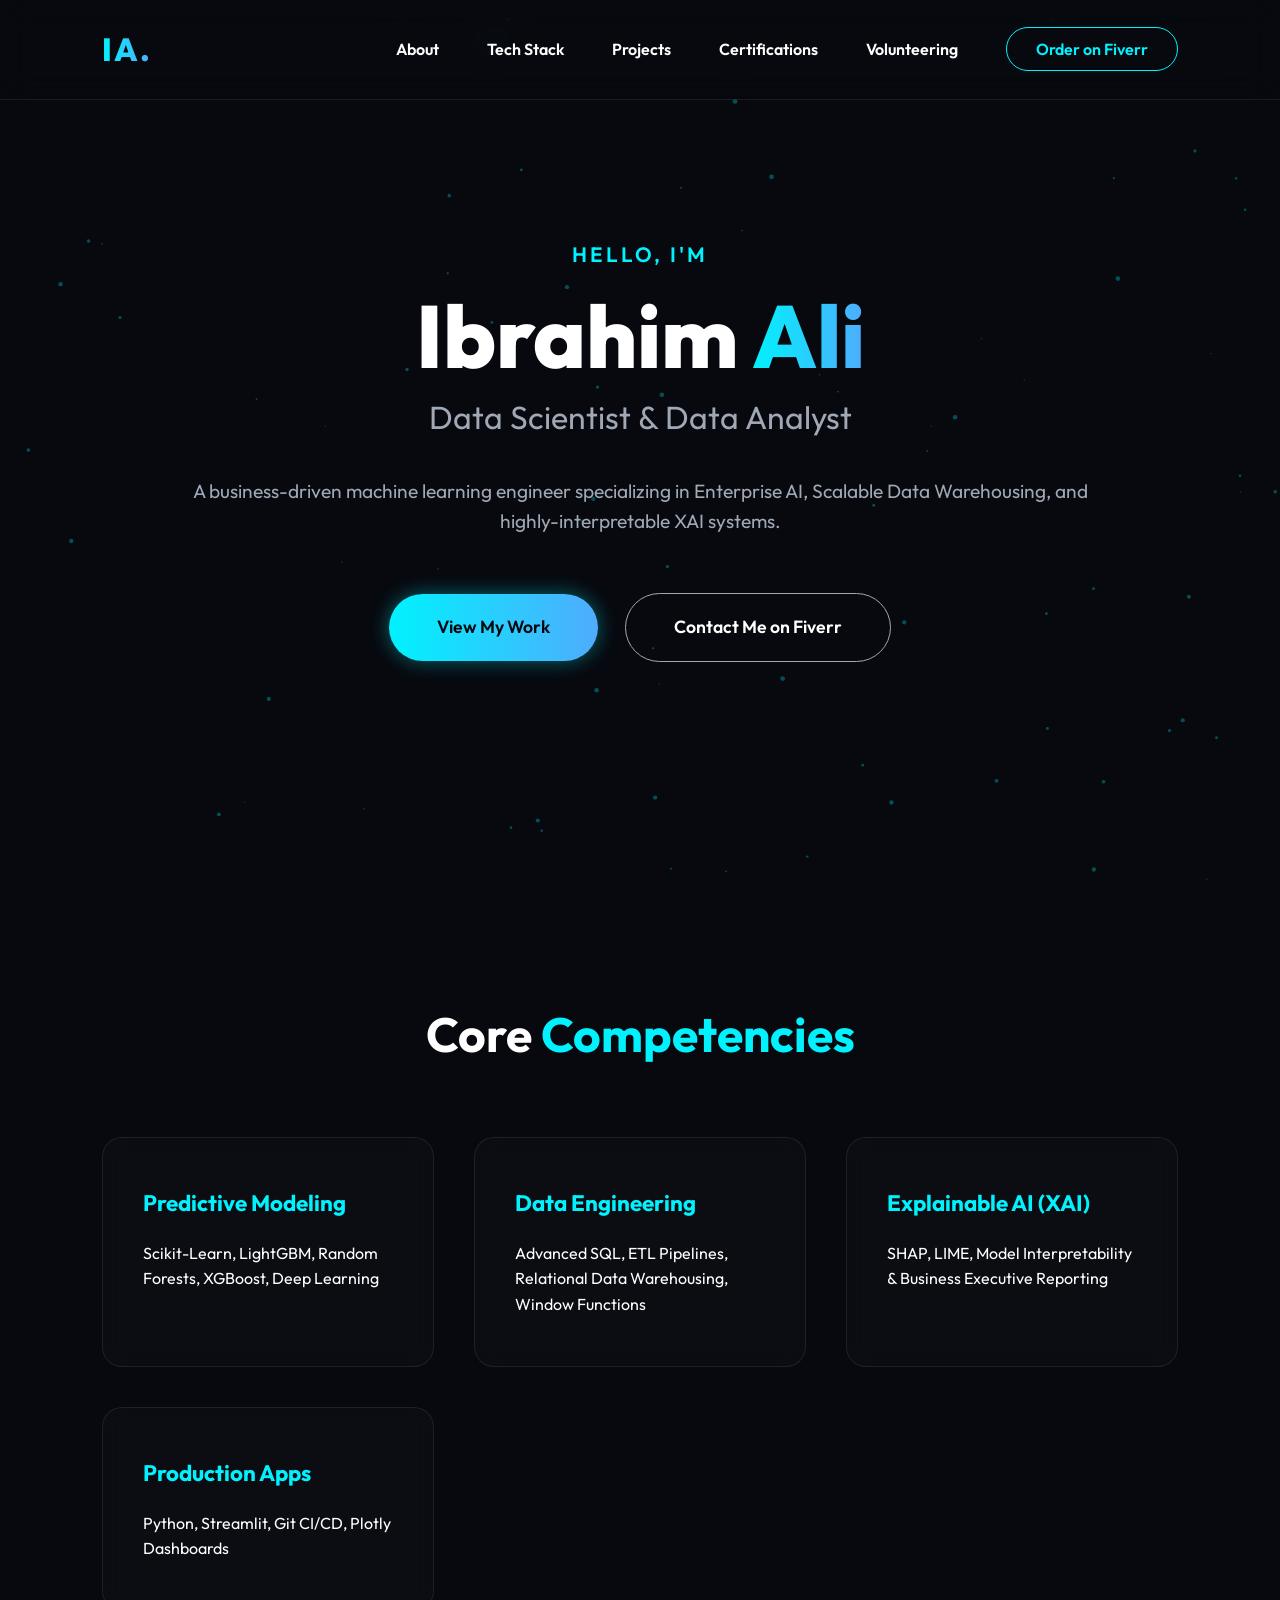
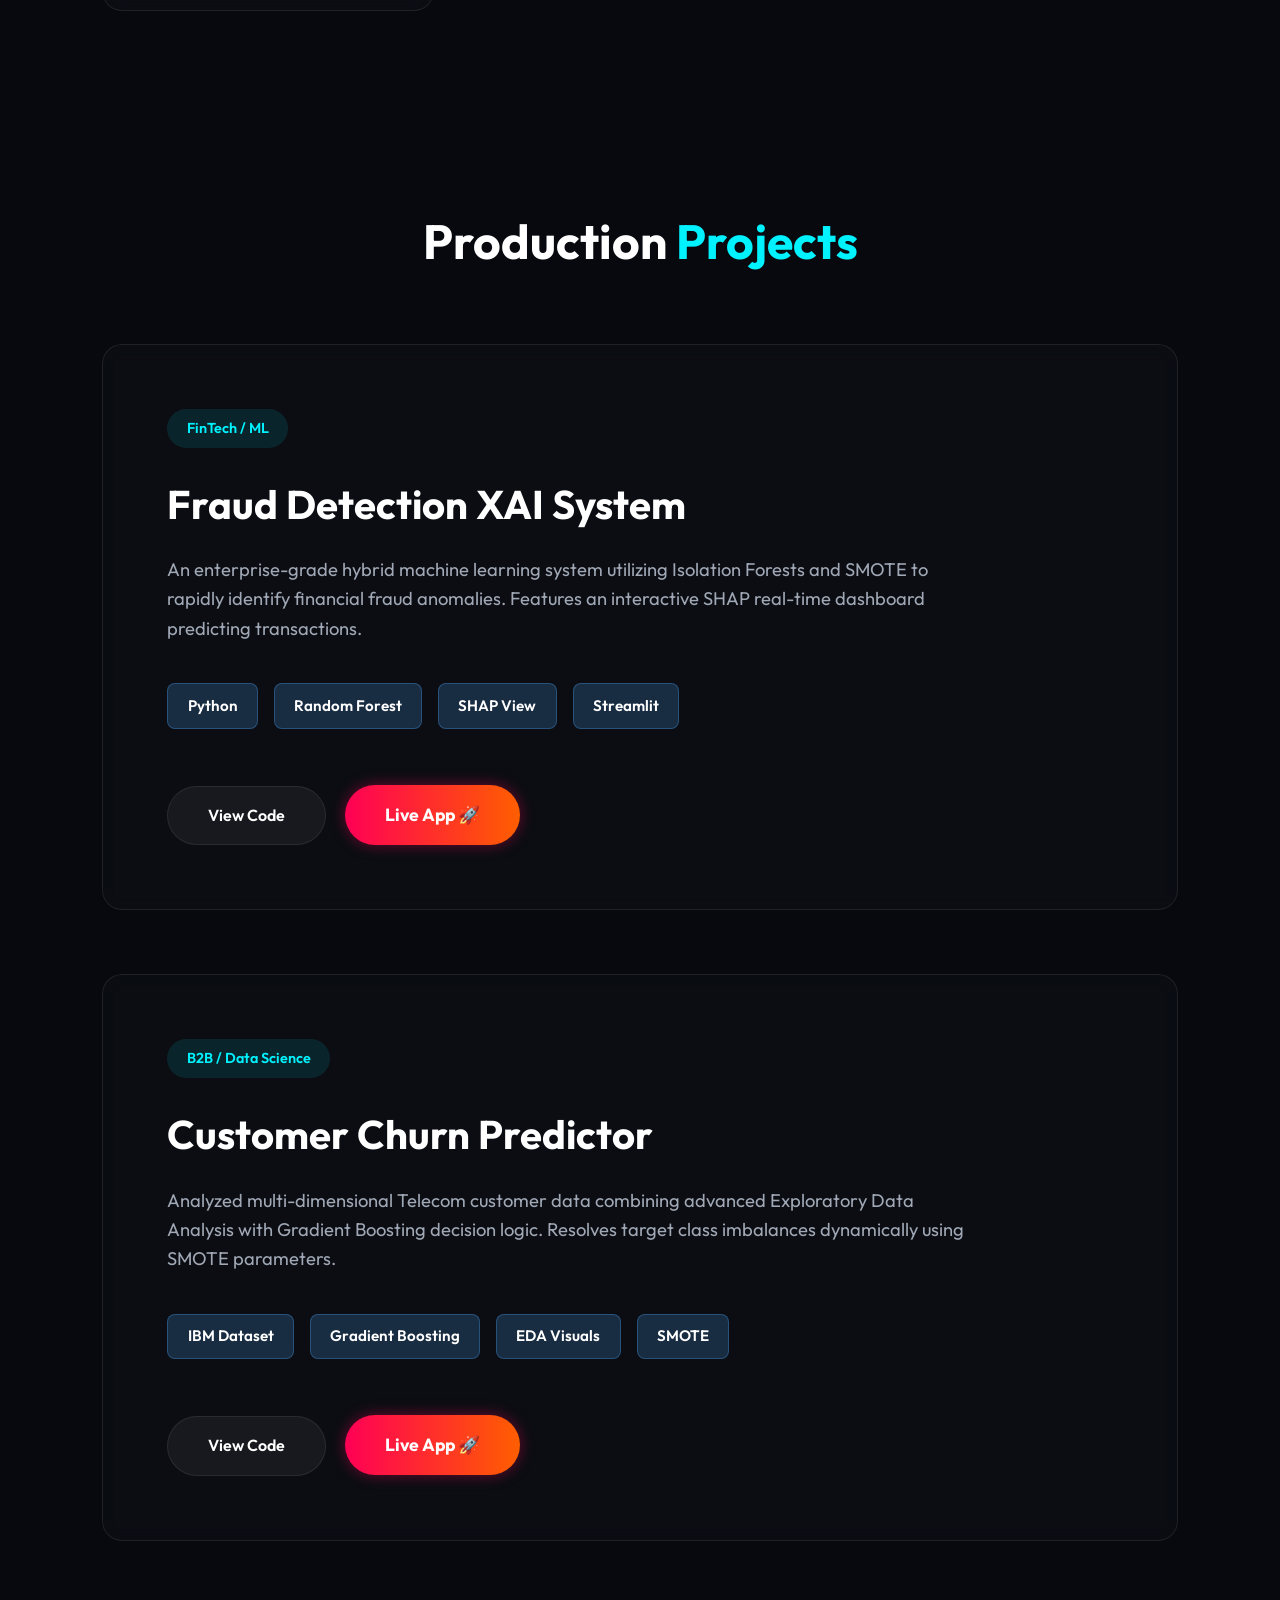
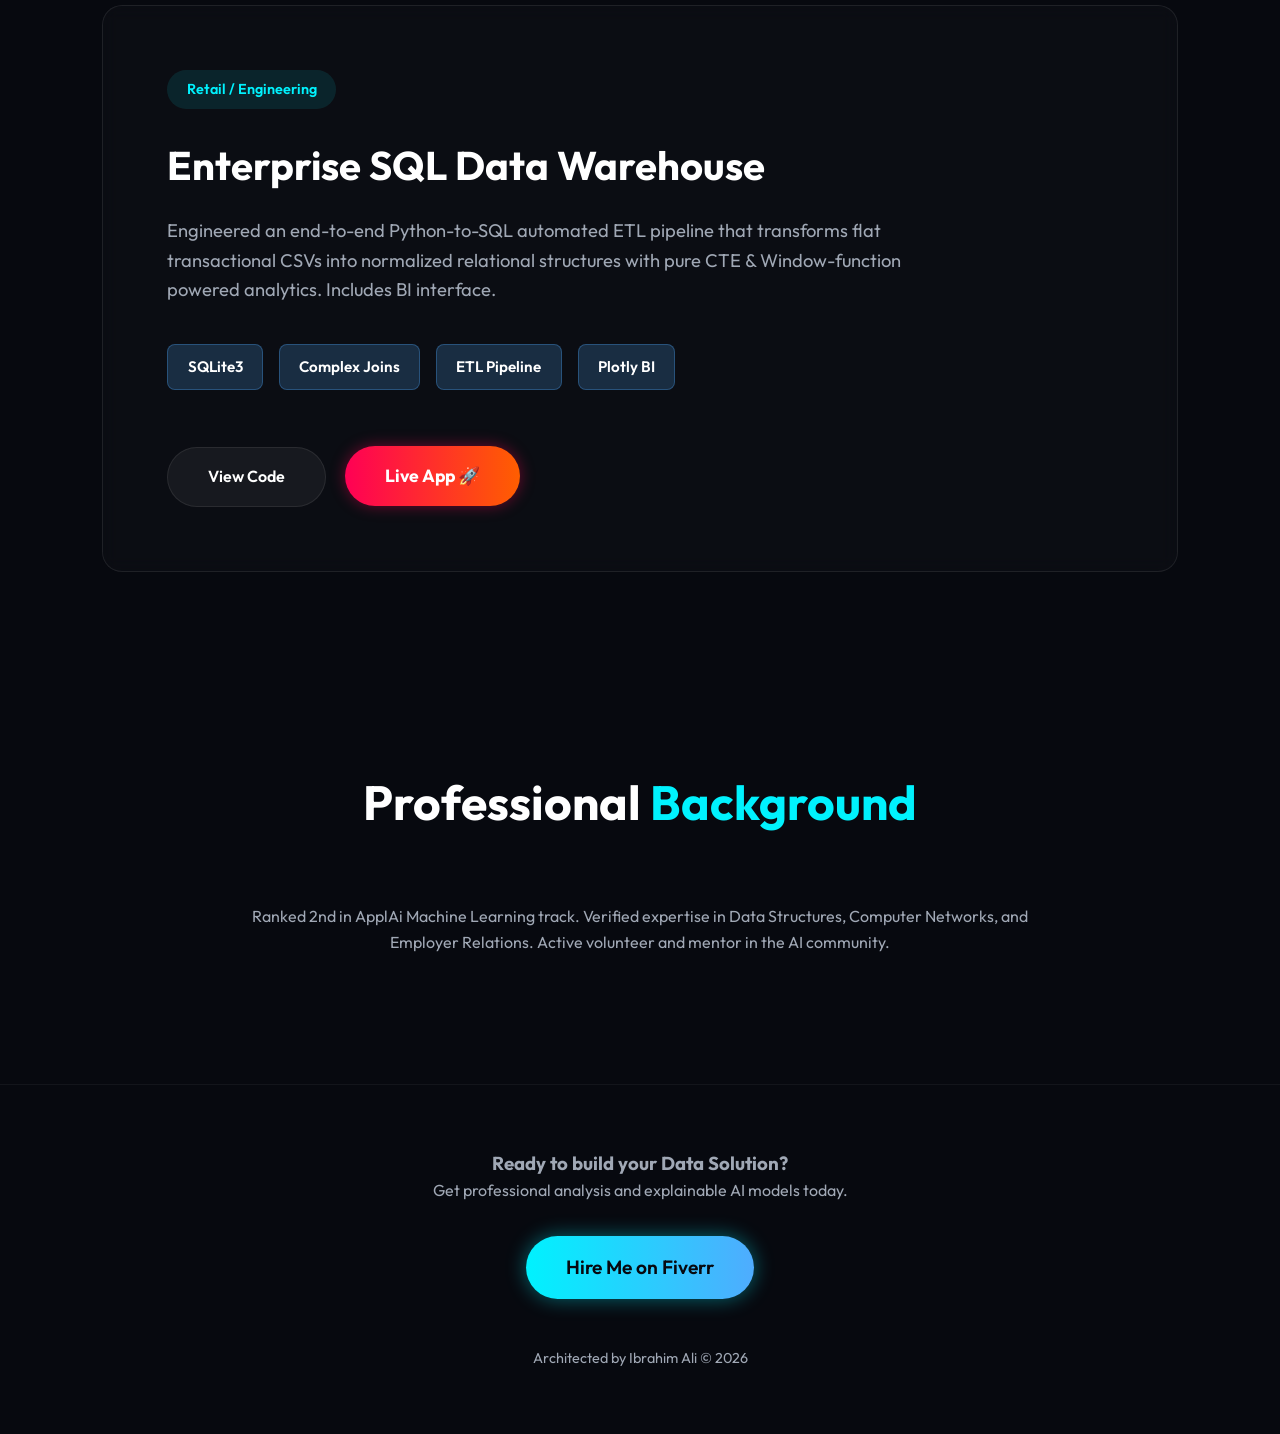
==== fiverr.html @ e5315c39 "Add Fiverr-safe portfolio version" ====
<!DOCTYPE html>
<html lang="en">

<head>
    <meta charset="UTF-8">
    <meta name="viewport" content="width=device-width, initial-scale=1.0">
    <title>Ibrahim Ali | Data Science Portfolio</title>
    <!-- Modern Font: Outfit -->
    <link href="https://fonts.googleapis.com/css2?family=Outfit:wght@300;400;600;800&display=swap" rel="stylesheet">
    <link rel="stylesheet" href="style.css">
</head>

<body>
    <!-- Abstract particles background -->
    <canvas id="particles-bg"></canvas>

    <nav>
        <div class="logo">IA.</div>
        <ul>
            <li><a href="#about">About</a></li>
            <li><a href="#skills">Tech Stack</a></li>
            <li><a href="#projects">Projects</a></li>
            <li><a href="#certifications">Certifications</a></li>
            <li><a href="#volunteering">Volunteering</a></li>
            <li><a href="https://www.fiverr.com/ibrahimali470" class="nav-btn" target="_blank">Order on Fiverr</a></li>
        </ul>
    </nav>

    <header class="hero" id="about">
        <div class="hero-content reveal">
            <p class="subtitle">Hello, I'm</p>
            <h1>Ibrahim <span>Ali</span></h1>
            <h2>Data Scientist & Data Analyst</h2>
            <p class="desc">A business-driven machine learning engineer specializing in Enterprise AI, Scalable Data
                Warehousing, and highly-interpretable XAI systems.</p>
            <div class="hero-buttons">
                <a href="#projects" class="btn primary">View My Work</a>
                <a href="https://www.fiverr.com/ibrahimali470" class="btn secondary" target="_blank">Contact Me on Fiverr</a>
            </div>
        </div>
    </header>

    <section id="skills" class="skills-section">
        <div class="container reveal">
            <h3 class="section-title">Core <span class="highlight">Competencies</span></h3>
            <div class="skills-grid">
                <div class="skill-card">
                    <h4>Predictive Modeling</h4>
                    <p>Scikit-Learn, LightGBM, Random Forests, XGBoost, Deep Learning</p>
                </div>
                <div class="skill-card">
                    <h4>Data Engineering</h4>
                    <p>Advanced SQL, ETL Pipelines, Relational Data Warehousing, Window Functions</p>
                </div>
                <div class="skill-card">
                    <h4>Explainable AI (XAI)</h4>
                    <p>SHAP, LIME, Model Interpretability & Business Executive Reporting</p>
                </div>
                <div class="skill-card">
                    <h4>Production Apps</h4>
                    <p>Python, Streamlit, Git CI/CD, Plotly Dashboards</p>
                </div>
            </div>
        </div>
    </section>

    <section id="projects" class="projects-section">
        <div class="container">
            <h3 class="section-title">Production <span class="highlight">Projects</span></h3>

            <div class="project-grid">

                <!-- Project 1 -->
                <div class="project-card reveal">
                    <div class="project-info">
                        <span class="badge">FinTech / ML</span>
                        <h2>Fraud Detection XAI System</h2>
                        <p>An enterprise-grade hybrid machine learning system utilizing Isolation Forests and SMOTE to
                            rapidly identify financial fraud anomalies. Features an interactive SHAP real-time dashboard
                            predicting transactions.</p>
                        <ul class="tech-tags">
                            <li>Python</li>
                            <li>Random Forest</li>
                            <li>SHAP View</li>
                            <li>Streamlit</li>
                        </ul>
                        <div class="project-links">
                            <a href="https://github.com/Ibrahimali22/Fraud-Detection-ML-System" target="_blank"
                                class="btn github-btn">View Code</a>
                            <a href="https://fraud-detection-ml-system-ibrahimali22.streamlit.app/" class="btn primary-btn" target="_blank">Live App 🚀</a>
                        </div>
                    </div>
                </div>

                <!-- Project 2 -->
                <div class="project-card reveal">
                    <div class="project-info">
                        <span class="badge">B2B / Data Science</span>
                        <h2>Customer Churn Predictor</h2>
                        <p>Analyzed multi-dimensional Telecom customer data combining advanced Exploratory Data Analysis
                            with Gradient Boosting decision logic. Resolves target class imbalances dynamically using
                            SMOTE parameters.</p>
                        <ul class="tech-tags">
                            <li>IBM Dataset</li>
                            <li>Gradient Boosting</li>
                            <li>EDA Visuals</li>
                            <li>SMOTE</li>
                        </ul>
                        <div class="project-links">
                            <a href="https://github.com/Ibrahimali22/Customer-Churn-XAI-App" target="_blank"
                                class="btn github-btn">View Code</a>
                            <a href="https://customer-churn-xai-app-ibrahimali22.streamlit.app/" class="btn primary-btn" target="_blank">Live App 🚀</a>
                        </div>
                    </div>
                </div>

                <!-- Project 3 -->
                <div class="project-card reveal">
                    <div class="project-info">
                        <span class="badge">Retail / Engineering</span>
                        <h2>Enterprise SQL Data Warehouse</h2>
                        <p>Engineered an end-to-end Python-to-SQL automated ETL pipeline that transforms flat
                            transactional CSVs into normalized relational structures with pure CTE & Window-function
                            powered analytics. Includes BI interface.</p>
                        <ul class="tech-tags">
                            <li>SQLite3</li>
                            <li>Complex Joins</li>
                            <li>ETL Pipeline</li>
                            <li>Plotly BI</li>
                        </ul>
                        <div class="project-links">
                            <a href="https://github.com/Ibrahimali22/DataWarehouse-SQL-ETL" target="_blank"
                                class="btn github-btn">View Code</a>
                            <a href="https://datawarehouse-sql-etl-ibrahimali22.streamlit.app/" class="btn primary-btn" target="_blank">Live App 🚀</a>
                        </div>
                    </div>
                </div>

            </div>
        </div>
    </section>

    <!-- Certifications & Volunteering summary for Fiverr -->
    <section class="skills-section">
        <div class="container reveal">
            <h3 class="section-title">Professional <span class="highlight">Background</span></h3>
            <p style="text-align: center; color: var(--text-muted); max-width: 800px; margin: 0 auto 2rem;">
                Ranked 2nd in ApplAi Machine Learning track. Verified expertise in Data Structures, Computer Networks, and Employer Relations. 
                Active volunteer and mentor in the AI community.
            </p>
        </div>
    </section>

    <footer style="text-align: center; padding: 4rem 2rem; border-top: 1px solid rgba(255,255,255,0.05);">
        <h3>Ready to build your Data Solution?</h3>
        <p style="margin-bottom: 2rem;">Get professional analysis and explainable AI models today.</p>
        <a href="https://www.fiverr.com/ibrahimali470" class="btn primary" style="font-size: 1.2rem; padding: 1rem 2.5rem;">Hire Me on Fiverr</a>
        <p style="margin-top: 3rem; color: var(--text-muted); font-size: 0.9rem;">Architected by Ibrahim Ali &copy; 2026</p>
    </footer>

    <!-- Image Modal for Certificates -->
    <div id="certModal" class="modal">
        <span class="modal-close" onclick="closeModal()">&times;</span>
        <img class="modal-content" id="certImage">
    </div>

    <script src="script.js"></script>
</body>

</html>
---- style.css ----
:root {
    --bg-dark: #07090f;
    --primary-neon: #00f2fe;
    --primary-alt: #4facfe;
    --text-main: #ffffff;
    --text-muted: #a0a8b5;
    --card-bg: rgba(255, 255, 255, 0.02);
    --card-border: rgba(255, 255, 255, 0.08);
}

* {
    margin: 0;
    padding: 0;
    box-sizing: border-box;
    font-family: 'Outfit', sans-serif;
}

body {
    background-color: var(--bg-dark);
    color: var(--text-main);
    overflow-x: hidden;
    line-height: 1.6;
}

#particles-bg {
    position: fixed;
    top: 0;
    left: 0;
    width: 100%;
    height: 100%;
    z-index: -1;
    pointer-events: none;
}

/* Navbar */
nav {
    display: flex;
    justify-content: space-between;
    align-items: center;
    padding: 1.5rem 8%;
    position: fixed;
    width: 100%;
    top: 0;
    z-index: 100;
    backdrop-filter: blur(15px);
    border-bottom: 1px solid var(--card-border);
}

.logo {
    font-weight: 800;
    font-size: 2rem;
    letter-spacing: 2px;
    background: linear-gradient(90deg, var(--primary-neon), var(--primary-alt));
    -webkit-background-clip: text;
    background-clip: text;
    -webkit-text-fill-color: transparent;
}

nav ul {
    display: flex;
    gap: 3rem;
    list-style: none;
    align-items: center;
}

nav a {
    color: var(--text-main);
    text-decoration: none;
    font-size: 1rem;
    font-weight: 600;
    transition: 0.3s;
}

nav a:hover {
    color: var(--primary-neon);
}

.nav-btn {
    padding: 0.7rem 1.8rem;
    background: transparent;
    border: 1px solid var(--primary-neon);
    border-radius: 30px;
    color: var(--primary-neon);
}

.nav-btn:hover {
    background: var(--primary-neon);
    color: var(--bg-dark);
    box-shadow: 0 0 20px rgba(0, 242, 254, 0.5);
}

/* Sections */
.container {
    padding: 6rem 8%;
    max-width: 1400px;
    margin: auto;
}

.section-title {
    font-size: 3rem;
    margin-bottom: 4rem;
    text-align: center;
}

.highlight {
    color: var(--primary-neon);
}

/* Hero */
.hero {
    height: 100vh;
    display: flex;
    align-items: center;
    justify-content: center;
    padding: 0 8%;
}

.hero-content {
    text-align: center;
    max-width: 900px;
}

.subtitle {
    font-size: 1.3rem;
    color: var(--primary-neon);
    margin-bottom: 1rem;
    font-weight: 600;
    letter-spacing: 3px;
    text-transform: uppercase;
}

.hero h1 {
    font-size: 5.5rem;
    font-weight: 800;
    line-height: 1.1;
    margin-bottom: 0.5rem;
}

.hero h1 span {
    background: linear-gradient(90deg, var(--primary-neon), var(--primary-alt));
    -webkit-background-clip: text;
    background-clip: text;
    -webkit-text-fill-color: transparent;
}

.hero h2 {
    font-size: 2rem;
    color: var(--text-muted);
    font-weight: 400;
    margin-bottom: 2rem;
}

.hero .desc {
    color: var(--text-muted);
    font-size: 1.2rem;
    margin-bottom: 3.5rem;
}

.btn {
    padding: 1.2rem 3rem;
    border-radius: 50px;
    text-decoration: none;
    font-weight: 600;
    font-size: 1.1rem;
    display: inline-block;
    transition: 0.3s;
}

.btn.primary {
    background: linear-gradient(90deg, var(--primary-neon), var(--primary-alt));
    color: var(--bg-dark);
    box-shadow: 0 0 20px rgba(0, 242, 254, 0.4);
}

.btn.primary:hover {
    transform: translateY(-4px);
    box-shadow: 0 0 35px rgba(0, 242, 254, 0.7);
}

.btn.secondary {
    border: 1px solid var(--text-muted);
    color: var(--text-main);
    margin-left: 1.5rem;
}

.btn.secondary:hover {
    border-color: var(--text-main);
    transform: translateY(-4px);
}

.primary-btn {
    background: linear-gradient(90deg, #ff0055, #ff5e00); /* Special Gradient for Showcase */
    color: white !important;
    padding: 1rem 2.5rem;
    border-radius: 50px;
    text-decoration: none;
    font-weight: 700;
    display: inline-block;
    transition: 0.3s;
    box-shadow: 0 0 15px rgba(255, 0, 85, 0.4);
    border: none;
    margin-left: 1rem;
    cursor: pointer;
}

.primary-btn:hover {
    transform: translateY(-3px) scale(1.05);
    box-shadow: 0 0 30px rgba(255, 0, 85, 0.7);
}

.highlight-link {
    color: var(--primary-neon) !important;
    border: 1px solid var(--primary-neon);
    padding: 0.5rem 1rem;
    border-radius: 20px;
    box-shadow: 0 0 10px rgba(0, 242, 254, 0.2);
}

.highlight-link:hover {
    background: var(--primary-neon);
    color: var(--bg-dark) !important;
}

/* Skills */
.skills-grid {
    display: grid;
    grid-template-columns: repeat(auto-fit, minmax(280px, 1fr));
    gap: 2.5rem;
}

.skill-card {
    background: var(--card-bg);
    border: 1px solid var(--card-border);
    backdrop-filter: blur(10px);
    padding: 3rem 2.5rem;
    border-radius: 20px;
    transition: 0.4s;
}

.skill-card:hover {
    transform: translateY(-10px);
    border-color: var(--primary-neon);
    box-shadow: 0 10px 40px rgba(0, 242, 254, 0.15);
}

.skill-card h4 {
    font-size: 1.4rem;
    margin-bottom: 1.2rem;
    color: var(--primary-neon);
}

/* Certifications & Volunteering */
.certifications-grid, .volunteering-grid {
    display: grid;
    grid-template-columns: repeat(auto-fit, minmax(320px, 1fr));
    gap: 2rem;
}

.cert-card, .volunteer-card {
    background: var(--card-bg);
    border: 1px solid var(--card-border);
    padding: 2.5rem;
    border-radius: 20px;
    display: flex;
    gap: 1.5rem;
    align-items: flex-start;
    transition: all 0.4s cubic-bezier(0.175, 0.885, 0.32, 1.275);
    backdrop-filter: blur(10px);
}

.cert-card:hover, .volunteer-card:hover {
    transform: translateY(-8px) scale(1.02);
    border-color: var(--primary-neon);
    background: rgba(255, 255, 255, 0.05);
    box-shadow: 0 15px 35px rgba(0, 242, 254, 0.1);
}

.cert-icon, .volunteer-icon {
    font-size: 2.5rem;
    background: rgba(0, 242, 254, 0.1);
    width: 60px;
    height: 60px;
    display: flex;
    align-items: center;
    justify-content: center;
    border-radius: 15px;
    flex-shrink: 0;
}

.cert-content, .volunteer-content {
    flex-grow: 1;
}

.cert-date, .volunteer-date {
    font-size: 0.85rem;
    color: var(--primary-neon);
    font-weight: 600;
    text-transform: uppercase;
    letter-spacing: 1px;
    display: block;
    margin-bottom: 0.5rem;
}

.cert-card h4, .volunteer-card h4 {
    font-size: 1.2rem;
    margin-bottom: 0.5rem;
    line-height: 1.3;
}

.cert-issuer, .volunteer-issuer {
    color: var(--text-muted);
    font-size: 1rem;
    margin-bottom: 1.5rem;
}

.cert-link {
    color: var(--primary-neon);
    text-decoration: none;
    font-weight: 600;
    font-size: 0.9rem;
    transition: 0.3s;
    display: inline-block;
}

.cert-link:hover {
    letter-spacing: 1px;
    text-shadow: 0 0 8px var(--primary-neon);
}

/* Projects */
.project-grid {
    display: flex;
    flex-direction: column;
    gap: 4rem;
}

.project-card {
    background: var(--card-bg);
    border: 1px solid var(--card-border);
    padding: 4rem;
    border-radius: 20px;
    position: relative;
    overflow: hidden;
    transition: 0.4s;
    backdrop-filter: blur(8px);
}

.project-card:before {
    content: '';
    position: absolute;
    top: 0;
    left: 0;
    width: 6px;
    height: 100%;
    background: linear-gradient(to bottom, var(--primary-neon), var(--primary-alt));
    opacity: 0;
    transition: 0.4s;
}

.project-card:hover {
    background: rgba(255, 255, 255, 0.04);
}

.project-card:hover:before {
    opacity: 1;
}

.project-info .badge {
    display: inline-block;
    padding: 0.5rem 1.2rem;
    background: rgba(0, 242, 254, 0.1);
    color: var(--primary-neon);
    border-radius: 30px;
    font-size: 0.9rem;
    font-weight: 600;
    margin-bottom: 1.5rem;
}

.project-info h2 {
    font-size: 2.5rem;
    margin-bottom: 1.2rem;
}

.project-info p {
    color: var(--text-muted);
    font-size: 1.15rem;
    margin-bottom: 2.5rem;
    max-width: 85%;
}

.tech-tags {
    list-style: none;
    display: flex;
    flex-wrap: wrap;
    gap: 1rem;
    margin-bottom: 3.5rem;
}

.tech-tags li {
    font-size: 0.95rem;
    color: #fff;
    font-weight: 600;
    background: rgba(79, 172, 254, 0.2);
    padding: 0.6rem 1.2rem;
    border-radius: 8px;
    border: 1px solid rgba(79, 172, 254, 0.3);
}

.github-btn {
    border: 1px solid var(--card-border);
    color: var(--text-main);
    background: rgba(255, 255, 255, 0.05);
    font-size: 1rem;
    padding: 1rem 2.5rem;
}

.github-btn:hover {
    background: var(--text-main);
    color: var(--bg-dark);
    border-color: var(--text-main);
    transform: translateY(-3px);
}

/* Animations */
.reveal {
    opacity: 0;
    transform: translateY(50px);
    transition: 1s all cubic-bezier(0.16, 1, 0.3, 1);
}

.reveal.active {
    opacity: 1;
    transform: translateY(0);
}

footer {
    text-align: center;
    padding: 3rem 0;
    border-top: 1px solid var(--card-border);
    color: var(--text-muted);
}

/* Contact Section */
.contact-grid {
    display: grid;
    grid-template-columns: repeat(auto-fit, minmax(250px, 1fr));
    gap: 2rem;
}

.contact-card {
    background: var(--card-bg);
    border: 1px solid var(--card-border);
    padding: 2.5rem;
    border-radius: 15px;
    text-align: center;
    transition: 0.3s;
}

.contact-card h4 {
    color: var(--primary-neon);
    margin-bottom: 1rem;
}

.contact-card a {
    color: var(--text-main);
    text-decoration: none;
    font-weight: 600;
}

.social-links {
    display: flex;
    justify-content: center;
    gap: 1rem;
}

.social-links a {
    padding: 0.4rem 1rem;
    background: rgba(255, 255, 255, 0.05);
    border-radius: 5px;
}

/* Responsive Core */
@media (max-width: 992px) {
    .hero h1 { font-size: 4rem; }
}

@media (max-width: 768px) {
    nav { 
        padding: 0.5rem 5%; 
        flex-direction: column;
        gap: 0.2rem;
    }
    nav ul { 
        display: flex; 
        gap: 0.8rem; 
        font-size: 0.8rem;
        flex-wrap: wrap;
        justify-content: center;
    }
    nav a { font-size: 0.8rem; }
    .nav-btn { padding: 0.3rem 0.8rem; }
    .hero { 
        padding-top: 220px; /* Strong offset to clear the dual-row nav */
        height: auto; 
        min-height: 100vh;
    }
    .hero h1 { font-size: 2.8rem; }
    .hero h2 { font-size: 1.3rem; }
    .project-card { padding: 1.5rem; }
    .project-info h2 { font-size: 1.6rem; }
    .btn { padding: 0.9rem 1.8rem; font-size: 1rem; }
    .btn.secondary { margin-left: 0; margin-top: 1rem; width: 100%; }
    .hero-buttons { display: flex; flex-direction: column; }
}

/* Modal Styles */
.modal {
    display: none; 
    position: fixed; 
    z-index: 1000; 
    left: 0;
    top: 0;
    width: 100%; 
    height: 100%; 
    overflow: auto; 
    background-color: rgba(0,0,0,0.85); 
    backdrop-filter: blur(8px);
}

.modal-content {
    margin: auto;
    display: block;
    width: 80%;
    max-width: 900px;
    margin-top: 5vh;
    border-radius: 10px;
    box-shadow: 0 0 30px rgba(0, 242, 254, 0.4);
    animation: zoomIn 0.3s ease;
    border: 1px solid var(--primary-neon);
}

@keyframes zoomIn {
    from {transform: scale(0.8); opacity: 0;}
    to {transform: scale(1); opacity: 1;}
}

.modal-close {
    position: absolute;
    top: 30px;
    right: 40px;
    color: #f1f1f1;
    font-size: 40px;
    font-weight: bold;
    transition: 0.3s;
    cursor: pointer;
    background: rgba(0,0,0,0.5);
    width: 50px;
    height: 50px;
    display: flex;
    align-items: center;
    justify-content: center;
    border-radius: 50%;
}

.modal-close:hover,
.modal-close:focus {
    color: var(--primary-neon);
    background: rgba(255,255,255,0.1);
    text-decoration: none;
}

@media only screen and (max-width: 768px){
  .modal-content {
    width: 95%;
    margin-top: 15vh;
  }
  .modal-close {
    top: 15px;
    right: 20px;
  }
}
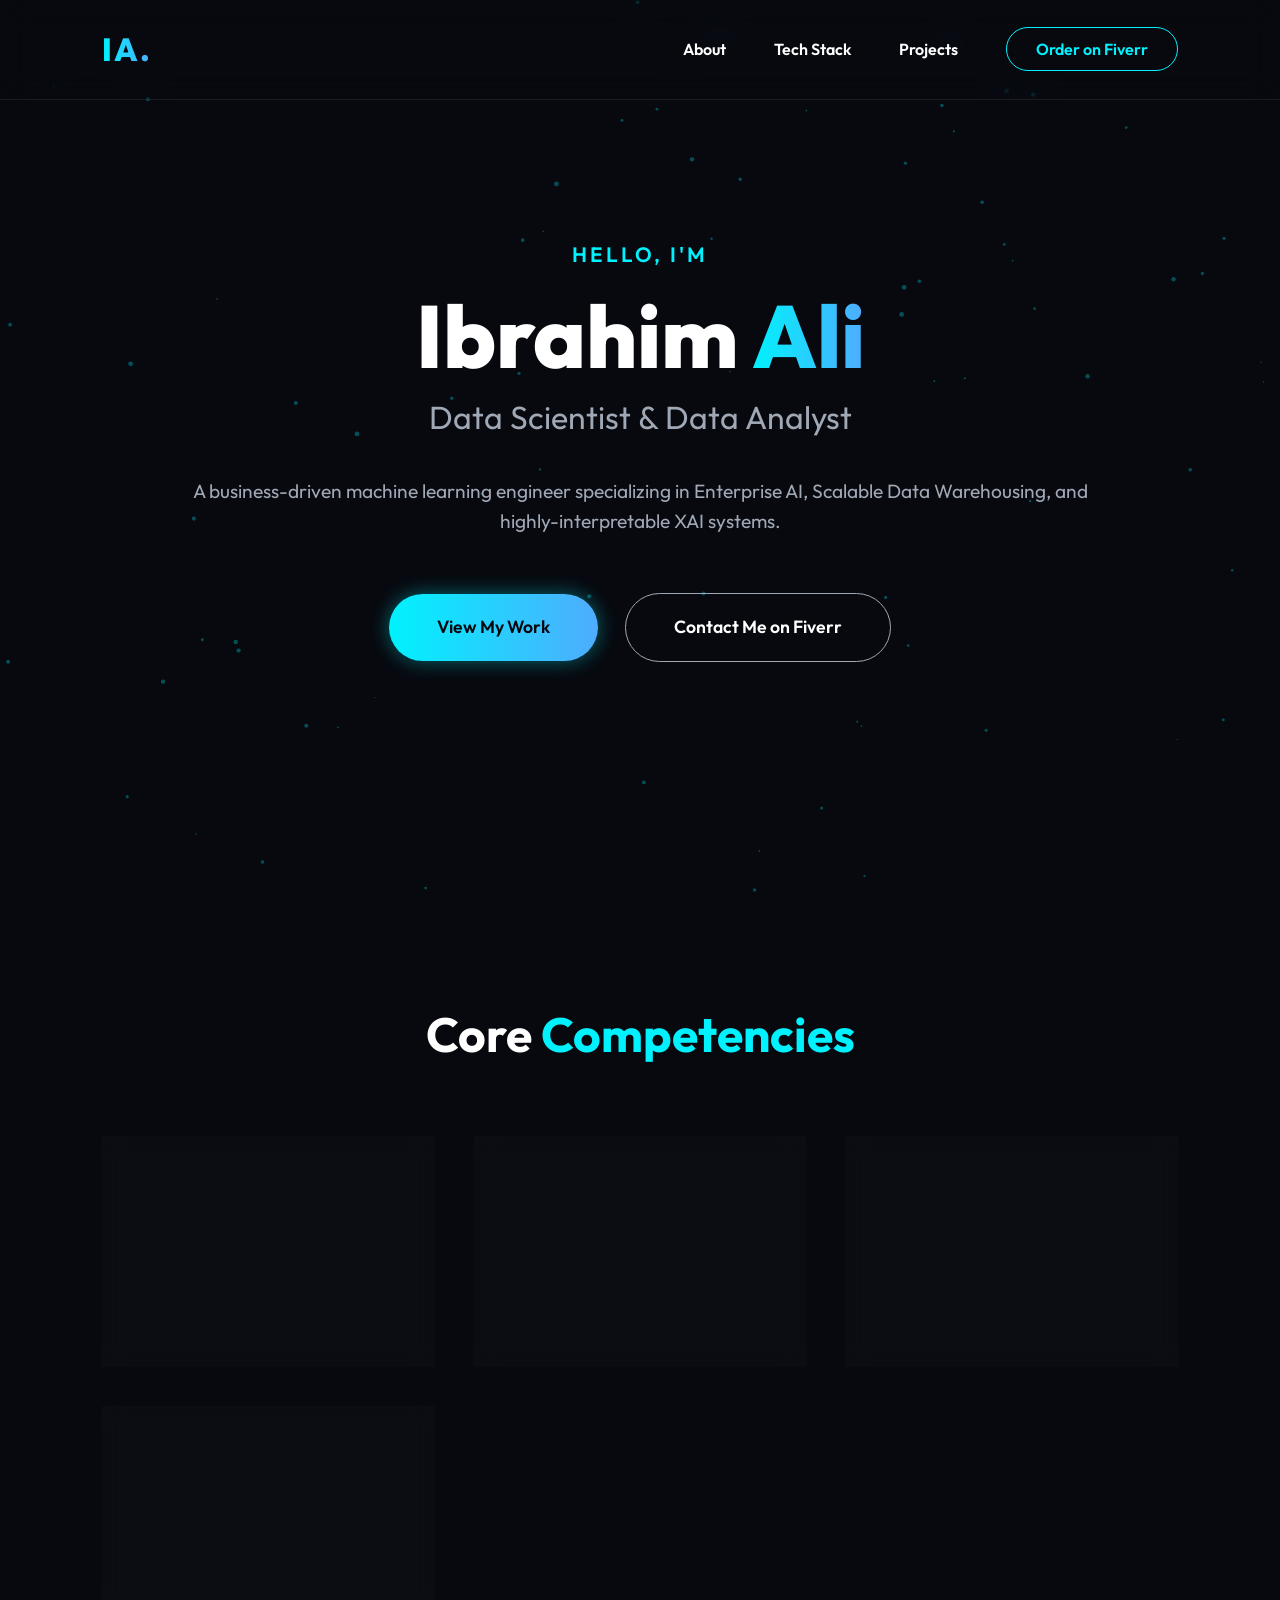
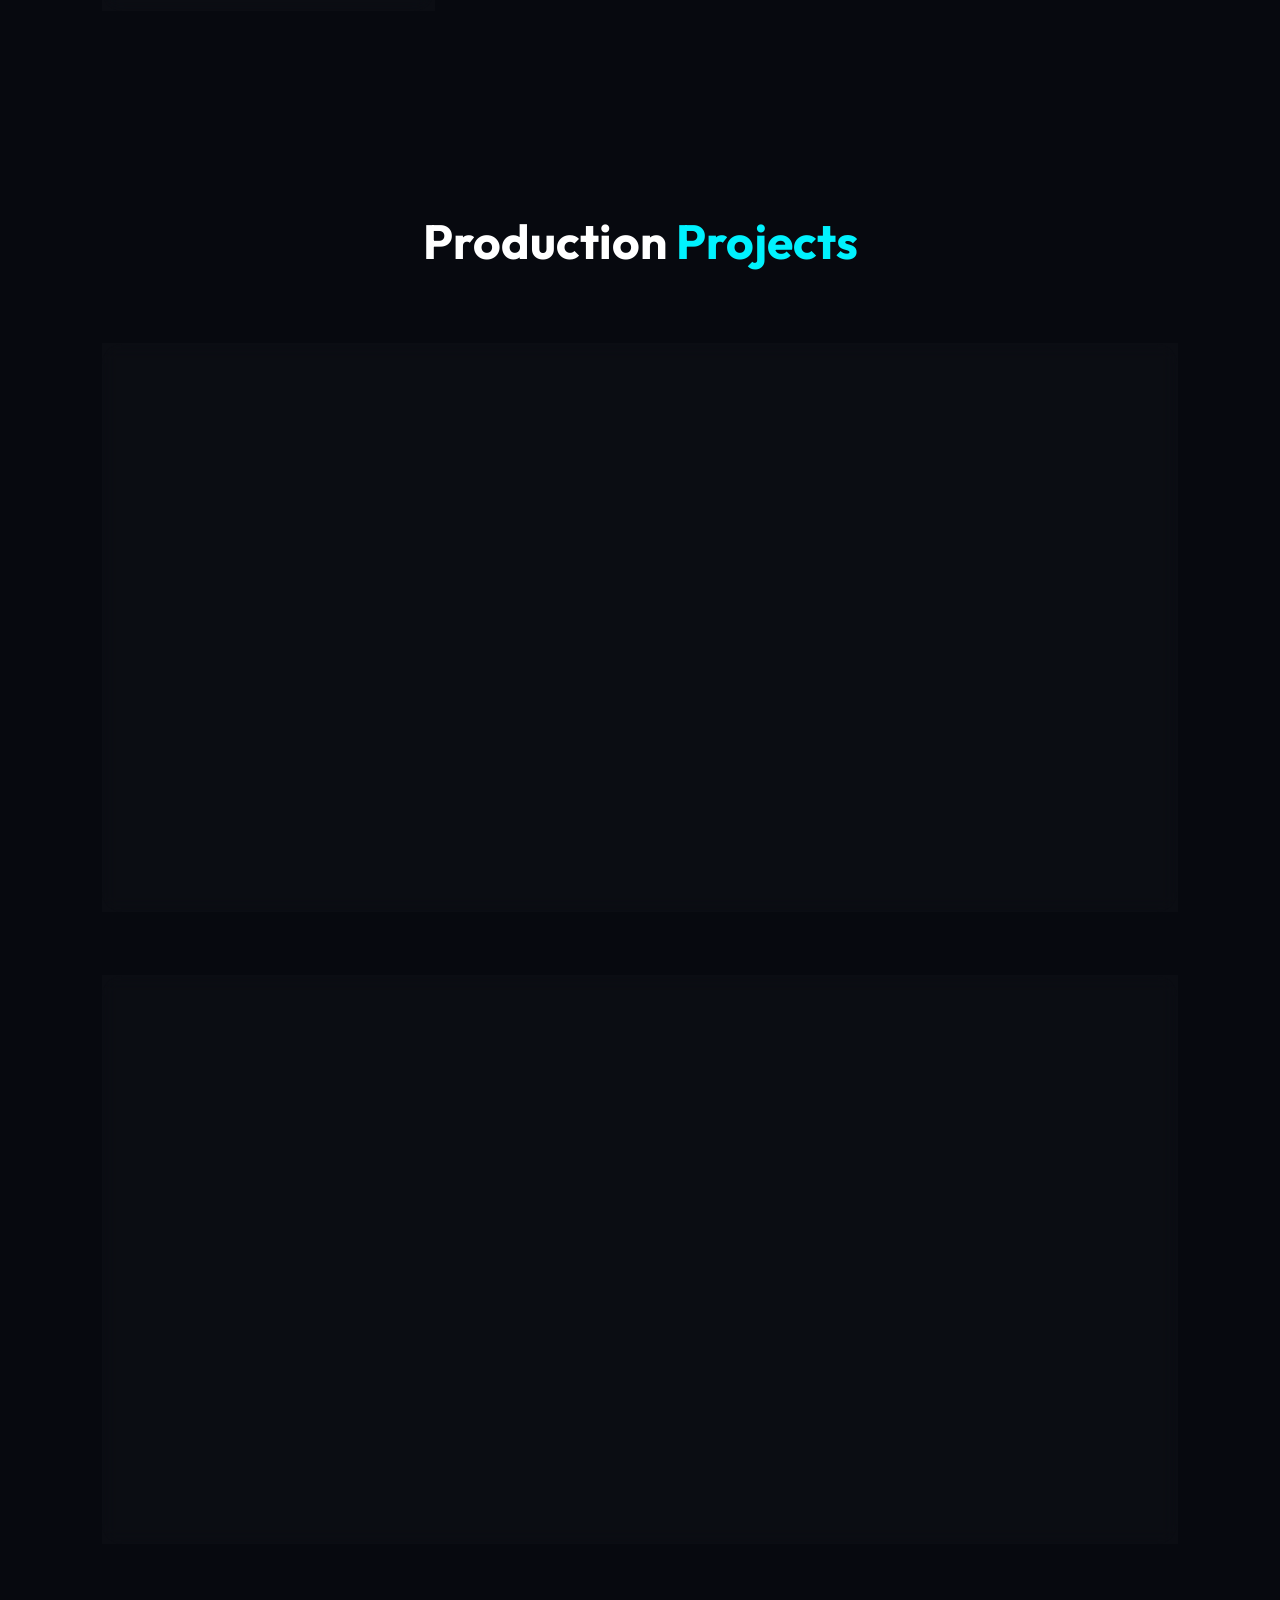
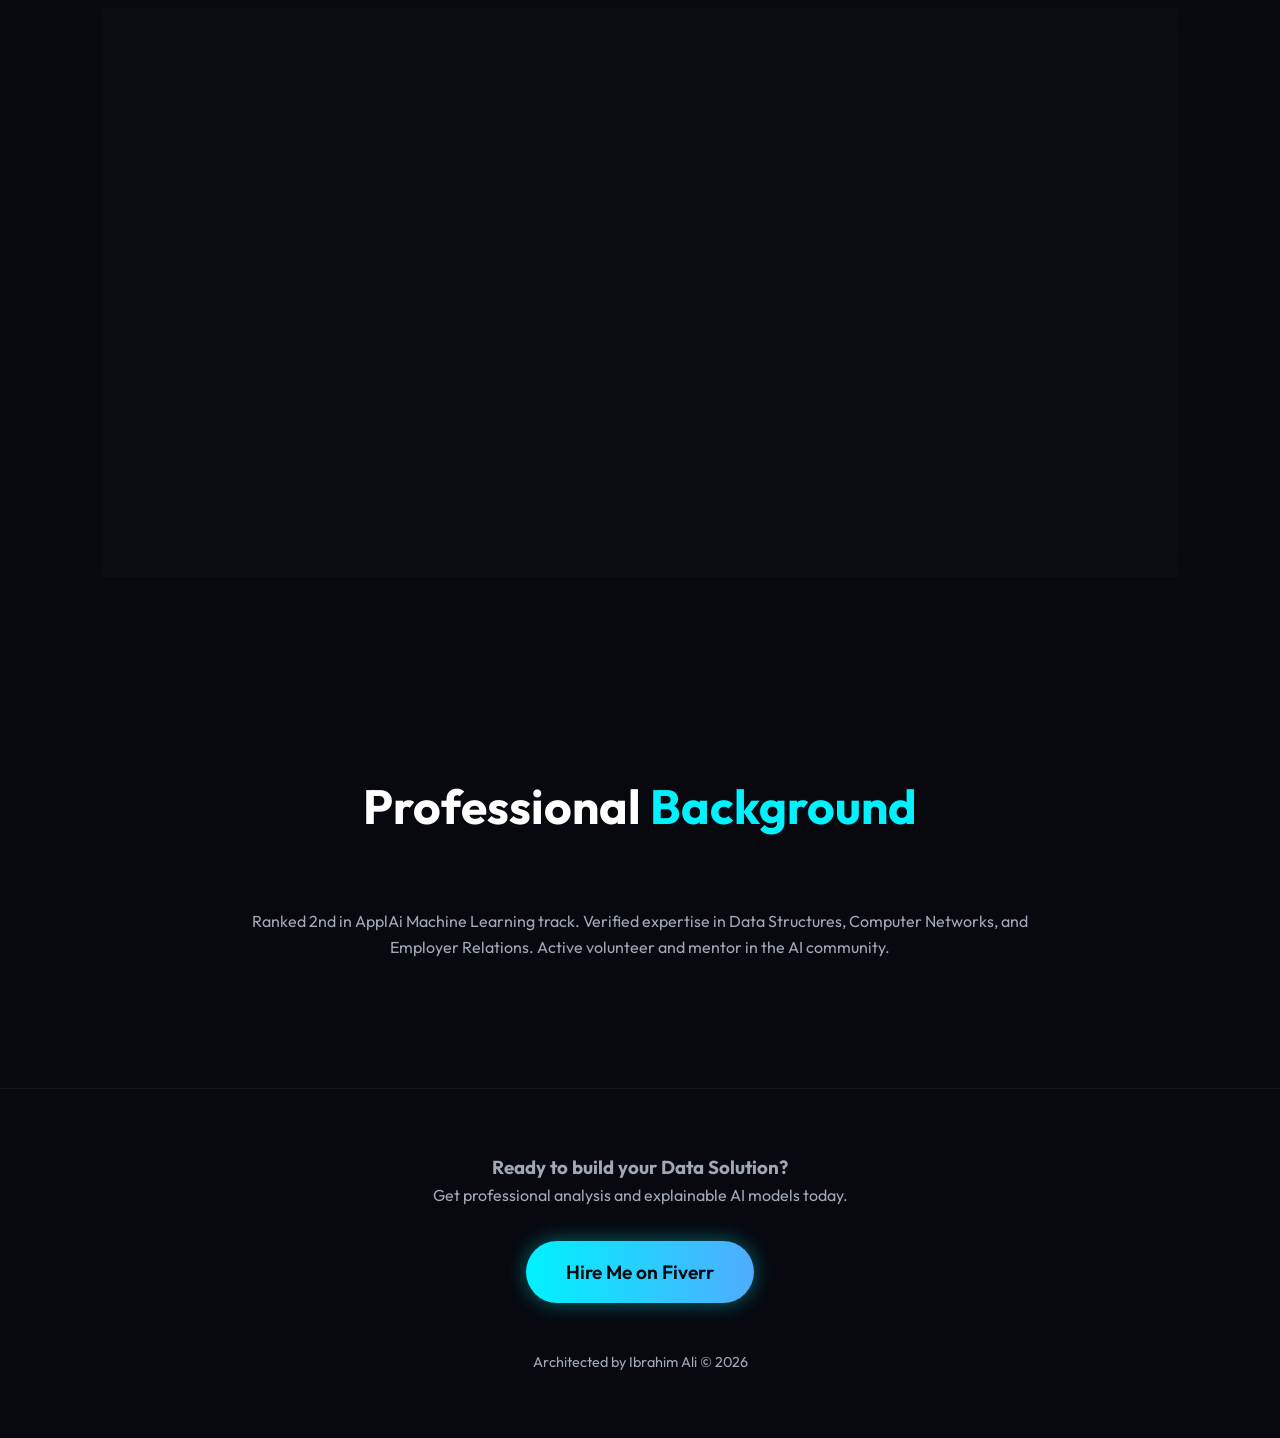
==== commit 34ef9a0d: "Optimize Fiverr profile showcase: Add Live Case Study buttons and refine UI styling" ====
--- a/fiverr.html
+++ b/fiverr.html
@@ -20,8 +20,6 @@
             <li><a href="#about">About</a></li>
             <li><a href="#skills">Tech Stack</a></li>
             <li><a href="#projects">Projects</a></li>
-            <li><a href="#certifications">Certifications</a></li>
-            <li><a href="#volunteering">Volunteering</a></li>
             <li><a href="https://www.fiverr.com/ibrahimali470" class="nav-btn" target="_blank">Order on Fiverr</a></li>
         </ul>
     </nav>
@@ -87,7 +85,8 @@
                         <div class="project-links">
                             <a href="https://github.com/Ibrahimali22/Fraud-Detection-ML-System" target="_blank"
                                 class="btn github-btn">View Code</a>
-                            <a href="https://fraud-detection-ml-system-ibrahimali22.streamlit.app/" class="btn primary-btn" target="_blank">Live App 🚀</a>
+                            <a href="showcase/fraud.html" class="btn primary-btn" target="_blank">Live Case Study 🚀</a>
+                            <a href="https://fraud-detection-ml-system-ibrahimali22.streamlit.app/" class="btn secondary-btn" target="_blank">Live App</a>
                         </div>
                     </div>
                 </div>
@@ -109,7 +108,8 @@
                         <div class="project-links">
                             <a href="https://github.com/Ibrahimali22/Customer-Churn-XAI-App" target="_blank"
                                 class="btn github-btn">View Code</a>
-                            <a href="https://customer-churn-xai-app-ibrahimali22.streamlit.app/" class="btn primary-btn" target="_blank">Live App 🚀</a>
+                            <a href="showcase/churn.html" class="btn primary-btn" target="_blank">Live Case Study 🚀</a>
+                            <a href="https://customer-churn-xai-app-ibrahimali22.streamlit.app/" class="btn secondary-btn" target="_blank">Live App</a>
                         </div>
                     </div>
                 </div>
@@ -131,7 +131,8 @@
                         <div class="project-links">
                             <a href="https://github.com/Ibrahimali22/DataWarehouse-SQL-ETL" target="_blank"
                                 class="btn github-btn">View Code</a>
-                            <a href="https://datawarehouse-sql-etl-ibrahimali22.streamlit.app/" class="btn primary-btn" target="_blank">Live App 🚀</a>
+                            <a href="showcase/retail.html" class="btn primary-btn" target="_blank">Live Case Study 🚀</a>
+                            <a href="https://datawarehouse-sql-etl-ibrahimali22.streamlit.app/" class="btn secondary-btn" target="_blank">Live App</a>
                         </div>
                     </div>
                 </div>
--- a/style.css
+++ b/style.css
@@ -206,6 +206,26 @@
 .primary-btn:hover {
     transform: translateY(-3px) scale(1.05);
     box-shadow: 0 0 30px rgba(255, 0, 85, 0.7);
+}
+
+.secondary-btn {
+    border: 1px solid var(--primary-neon);
+    color: var(--primary-neon) !important;
+    padding: 1rem 2.5rem;
+    border-radius: 50px;
+    text-decoration: none;
+    font-weight: 600;
+    display: inline-block;
+    transition: 0.3s;
+    margin-left: 1rem;
+    background: transparent;
+}
+
+.secondary-btn:hover {
+    background: var(--primary-neon);
+    color: var(--bg-dark) !important;
+    transform: translateY(-3px);
+    box-shadow: 0 0 20px rgba(0, 242, 254, 0.4);
 }
 
 .highlight-link {
